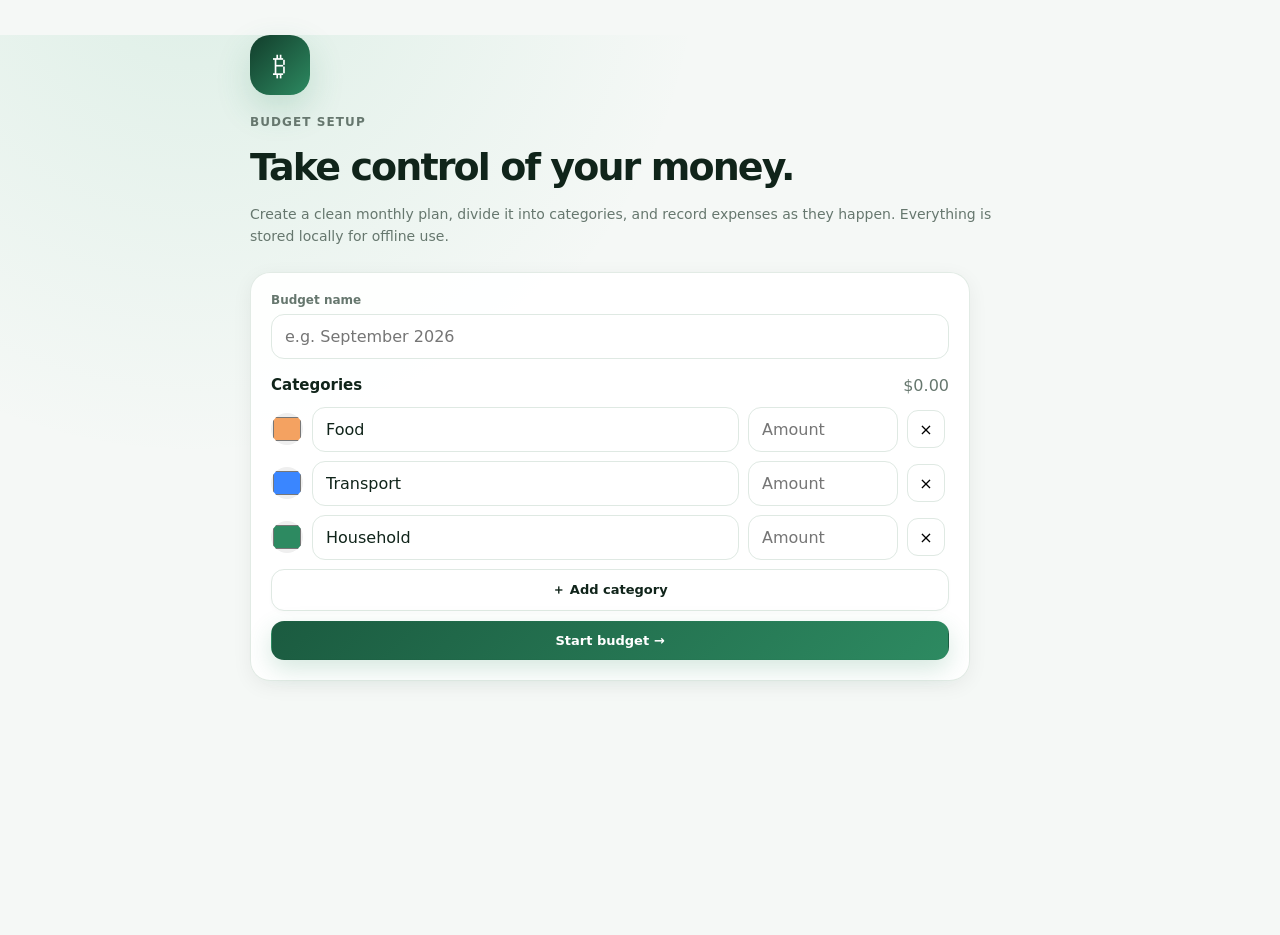
==== category.html @ 58225315 "Add files via upload" ====
<!doctype html>
<html lang="en"><head>
<meta charset="utf-8"><meta name="viewport" content="width=device-width,initial-scale=1,viewport-fit=cover">
<title>Category · Money Manager</title>
<meta name="theme-color" content="#0d2a1e"><meta name="apple-mobile-web-app-capable" content="yes">
<link rel="manifest" href="manifest.webmanifest"><link rel="stylesheet" href="styles.css">
</head><body data-page="category"><main class="main"></main><div id="toast" class="toast" hidden></div><script src="app.js"></script></body></html>
---- styles.css ----
:root{
  --green-950:#071b13;--green-900:#0d2a1e;--green-800:#123d2b;--green-700:#1b5b40;
  --green:#2d8a61;--green-500:#3fb27d;--mint:#dff6e9;
  --bg:#f5f8f6;--surface:#fff;--surface-2:#f0f5f2;--line:#dfe9e3;
  --text:#10241a;--muted:#66776e;--muted-2:#8b9992;--danger:#d64550;--warning:#d97a42;
  --shadow:0 14px 45px rgba(15,42,29,.08);--shadow-sm:0 5px 20px rgba(15,42,29,.06);
  --radius:20px;
}
*{box-sizing:border-box}
html{background:var(--bg);scroll-behavior:smooth}
body{margin:0;font-family:Inter,ui-sans-serif,system-ui,-apple-system,BlinkMacSystemFont,"Segoe UI",sans-serif;color:var(--text);background:
radial-gradient(circle at 15% -10%,rgba(63,178,125,.13),transparent 32rem),var(--bg);min-height:100vh}
button,input{font:inherit}button{cursor:pointer}button:active{transform:translateY(1px)}
a{text-decoration:none;color:inherit}
.app{max-width:1180px;margin:auto;min-height:100vh;padding:22px}
.shell{display:grid;grid-template-columns:240px minmax(0,1fr);gap:22px}
.sidebar{position:sticky;top:22px;height:calc(100vh - 44px);background:linear-gradient(180deg,var(--green-950),var(--green-900));border-radius:28px;padding:22px 14px;color:#fff;display:flex;flex-direction:column;box-shadow:0 24px 70px rgba(7,27,19,.2)}
.brand{display:flex;align-items:center;gap:11px;padding:4px 9px 25px;font-weight:800;font-size:19px}
.brand-mark{width:38px;height:38px;border-radius:13px;display:grid;place-items:center;background:linear-gradient(135deg,#5bd59a,#237b56);box-shadow:0 8px 25px rgba(63,178,125,.25)}
.nav{display:flex;flex-direction:column;gap:6px}
.nav a{padding:12px 13px;border-radius:13px;color:#bcd0c5;font-size:14px;font-weight:650;display:flex;align-items:center;gap:10px}
.nav a:hover,.nav a.active{background:rgba(255,255,255,.1);color:#fff}
.sidebar-bottom{margin-top:auto;padding:12px 8px;color:#90aa9b;font-size:11px;line-height:1.5}
.main{min-width:0}.topbar{display:flex;justify-content:space-between;align-items:center;margin:4px 0 22px}
.eyebrow{font-size:12px;color:var(--muted);font-weight:700;text-transform:uppercase;letter-spacing:.09em}
.page-title{font-size:30px;letter-spacing:-.04em;margin:4px 0 0}.page-subtitle{color:var(--muted);font-size:14px;margin-top:5px}
.actions{display:flex;gap:9px;align-items:center}
.btn{border:1px solid var(--line);background:#fff;color:var(--text);padding:11px 15px;border-radius:13px;font-weight:700;font-size:13px;box-shadow:0 2px 5px rgba(0,0,0,.02)}
.btn:hover{border-color:#bfd3c7;background:#fbfdfc}.btn-primary{border-color:transparent;background:linear-gradient(135deg,var(--green-700),var(--green));color:#fff;box-shadow:0 9px 24px rgba(45,138,97,.2)}
.btn-danger{color:var(--danger);background:#fff7f7;border-color:#f0d7d9}
.grid{display:grid;gap:16px}.grid-3{grid-template-columns:repeat(3,1fr)}.grid-2{grid-template-columns:repeat(2,1fr)}
.card{background:rgba(255,255,255,.92);border:1px solid rgba(223,233,227,.9);border-radius:var(--radius);box-shadow:var(--shadow-sm);padding:20px}
.stat-label{font-size:12px;color:var(--muted);font-weight:650}.stat-value{font-size:26px;font-weight:800;letter-spacing:-.03em;margin-top:7px}.stat-note{font-size:11px;color:var(--muted-2);margin-top:5px}
.hero{border-radius:24px;padding:25px;background:linear-gradient(135deg,var(--green-950),#185b40);color:#fff;position:relative;overflow:hidden;box-shadow:0 18px 50px rgba(7,27,19,.16)}
.hero:after{content:"";position:absolute;width:220px;height:220px;border-radius:50%;right:-70px;top:-100px;background:rgba(104,224,158,.13)}
.hero-row{display:flex;justify-content:space-between;gap:20px;position:relative;z-index:1}.hero h2{margin:5px 0 7px;font-size:25px;letter-spacing:-.03em}.hero p{margin:0;color:#c3ded0;font-size:13px}
.hero-amount{font-size:31px;font-weight:850;white-space:nowrap}.progress{height:8px;background:rgba(255,255,255,.13);border-radius:99px;overflow:hidden;margin-top:22px}.progress>i{display:block;height:100%;border-radius:inherit;background:#68df9f}
.section-head{display:flex;justify-content:space-between;align-items:center;margin:26px 0 12px}.section-title{font-size:15px;font-weight:800}.muted{color:var(--muted)}
.category-list{display:grid;grid-template-columns:repeat(2,1fr);gap:13px}
.category{padding:17px;border-radius:18px;background:#fff;border:1px solid var(--line);box-shadow:var(--shadow-sm);cursor:pointer;transition:.18s}
.category:hover{transform:translateY(-2px);box-shadow:var(--shadow)}
.cat-head{display:flex;justify-content:space-between;gap:10px}.cat-name{font-weight:800;font-size:14px}.dot{width:10px;height:10px;border-radius:50%;display:inline-block;margin-right:7px}.cat-amounts{display:flex;justify-content:space-between;margin-top:16px;font-size:12px}.cat-left{font-weight:800}.bar{height:6px;background:#edf2ef;border-radius:99px;margin-top:9px;overflow:hidden}.bar i{height:100%;display:block;border-radius:inherit}
.empty{padding:35px;text-align:center;border:1px dashed #cbd9d1;border-radius:18px;color:var(--muted);background:#fbfdfc}
.table{width:100%;border-collapse:collapse}.table th,.table td{text-align:left;padding:13px 10px;border-bottom:1px solid #edf2ef;font-size:13px}.table th{color:var(--muted);font-size:11px;text-transform:uppercase;letter-spacing:.06em}
.form{max-width:720px}.field{margin-bottom:17px}.label{display:block;font-size:12px;font-weight:750;color:var(--muted);margin-bottom:7px}.input{width:100%;padding:12px 13px;border:1px solid var(--line);border-radius:13px;background:#fff;color:var(--text);outline:none}.input:focus{border-color:var(--green);box-shadow:0 0 0 4px rgba(63,178,125,.1)}
.row{display:flex;gap:10px}.row>*{flex:1}.category-row{display:grid;grid-template-columns:32px 1fr 150px 42px;gap:9px;align-items:center;margin-bottom:9px}.color-input{width:32px;height:32px;padding:0;border:0;border-radius:50%;overflow:hidden}.icon-btn{width:38px;height:38px;border:1px solid var(--line);border-radius:11px;background:#fff}.color-palette{display:flex;gap:9px;flex-wrap:wrap}.swatch{width:30px;height:30px;border-radius:50%;border:3px solid #fff;box-shadow:0 0 0 1px var(--line);cursor:pointer}.swatch.selected{box-shadow:0 0 0 2px var(--text),0 0 0 4px #fff}
.modal-backdrop{position:fixed;inset:0;background:rgba(7,27,19,.45);backdrop-filter:blur(5px);display:grid;place-items:center;padding:18px;z-index:20}.modal{background:#fff;width:min(500px,100%);border-radius:24px;padding:22px;box-shadow:0 30px 90px rgba(0,0,0,.2)}.modal-head{display:flex;justify-content:space-between;align-items:center;margin-bottom:16px}.modal h3{margin:0;font-size:18px}.modal-actions{display:flex;gap:9px;margin-top:18px}.modal-actions .btn{flex:1}
.toast{position:fixed;left:50%;bottom:25px;transform:translateX(-50%);background:var(--text);color:#fff;padding:11px 17px;border-radius:99px;font-size:13px;font-weight:650;z-index:50;box-shadow:0 12px 35px rgba(0,0,0,.2)}
.setup-wrap{max-width:780px;margin:35px auto}.setup-logo{display:grid;place-items:center;width:60px;height:60px;border-radius:20px;background:linear-gradient(135deg,var(--green-800),var(--green));color:#fff;font-size:27px;box-shadow:0 14px 35px rgba(45,138,97,.2)}
.setup-title{font-size:38px;letter-spacing:-.05em;margin:16px 0 7px}.setup-copy{color:var(--muted);font-size:14px;line-height:1.6;margin-bottom:24px}
.history-item{display:flex;justify-content:space-between;gap:20px;align-items:center}.history-title{font-weight:800}.chips{display:flex;gap:6px;flex-wrap:wrap;margin-top:10px}.chip{padding:5px 9px;border-radius:99px;font-size:10px;font-weight:750}
@media(max-width:850px){.app{padding:14px}.shell{display:block}.sidebar{position:relative;top:auto;height:auto;border-radius:20px;margin-bottom:15px;padding:12px}.brand{padding:4px 8px 10px}.nav{flex-direction:row;overflow:auto}.nav a{white-space:nowrap}.sidebar-bottom{display:none}.grid-3{grid-template-columns:1fr}.page-title{font-size:25px}}
@media(max-width:600px){.category-list,.grid-2{grid-template-columns:1fr}.hero-row{display:block}.hero-amount{margin-top:16px}.category-row{grid-template-columns:30px 1fr 105px 38px}.topbar{align-items:flex-start}.actions .optional{display:none}.setup-wrap{margin:20px auto}.setup-title{font-size:31px}}
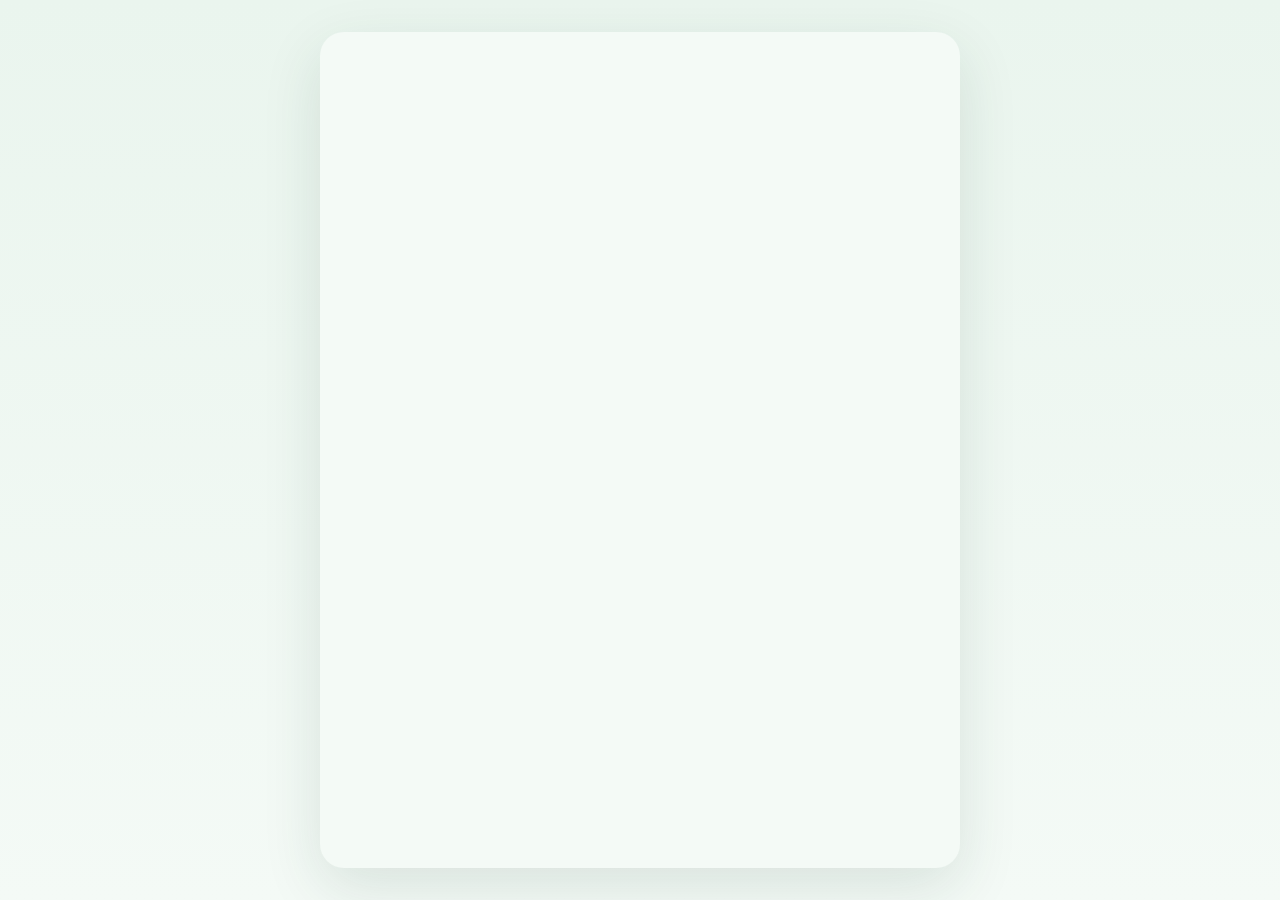
==== commit 0780bab0: "Add files via upload" ====
--- a/category.html
+++ b/category.html
@@ -1,7 +1 @@
-<!doctype html>
-<html lang="en"><head>
-<meta charset="utf-8"><meta name="viewport" content="width=device-width,initial-scale=1,viewport-fit=cover">
-<title>Category · Money Manager</title>
-<meta name="theme-color" content="#0d2a1e"><meta name="apple-mobile-web-app-capable" content="yes">
-<link rel="manifest" href="manifest.webmanifest"><link rel="stylesheet" href="styles.css">
-</head><body data-page="category"><main class="main"></main><div id="toast" class="toast" hidden></div><script src="app.js"></script></body></html>+<!doctype html><html lang="en"><head><meta charset="utf-8"><meta name="viewport" content="width=device-width,initial-scale=1,viewport-fit=cover"><title>Money Manager</title><meta name="theme-color" content="#1B4332"><link rel="manifest" href="manifest.webmanifest"><link rel="icon" href="icon-192.png"><link rel="apple-touch-icon" href="icon-192.png"><link rel="stylesheet" href="styles.css"></head><body data-page="category"><div id="app"></div><script src="app.js"></script></body></html>
--- a/styles.css
+++ b/styles.css
@@ -1,54 +1,2 @@
-
-:root{
-  --green-950:#071b13;--green-900:#0d2a1e;--green-800:#123d2b;--green-700:#1b5b40;
-  --green:#2d8a61;--green-500:#3fb27d;--mint:#dff6e9;
-  --bg:#f5f8f6;--surface:#fff;--surface-2:#f0f5f2;--line:#dfe9e3;
-  --text:#10241a;--muted:#66776e;--muted-2:#8b9992;--danger:#d64550;--warning:#d97a42;
-  --shadow:0 14px 45px rgba(15,42,29,.08);--shadow-sm:0 5px 20px rgba(15,42,29,.06);
-  --radius:20px;
-}
-*{box-sizing:border-box}
-html{background:var(--bg);scroll-behavior:smooth}
-body{margin:0;font-family:Inter,ui-sans-serif,system-ui,-apple-system,BlinkMacSystemFont,"Segoe UI",sans-serif;color:var(--text);background:
-radial-gradient(circle at 15% -10%,rgba(63,178,125,.13),transparent 32rem),var(--bg);min-height:100vh}
-button,input{font:inherit}button{cursor:pointer}button:active{transform:translateY(1px)}
-a{text-decoration:none;color:inherit}
-.app{max-width:1180px;margin:auto;min-height:100vh;padding:22px}
-.shell{display:grid;grid-template-columns:240px minmax(0,1fr);gap:22px}
-.sidebar{position:sticky;top:22px;height:calc(100vh - 44px);background:linear-gradient(180deg,var(--green-950),var(--green-900));border-radius:28px;padding:22px 14px;color:#fff;display:flex;flex-direction:column;box-shadow:0 24px 70px rgba(7,27,19,.2)}
-.brand{display:flex;align-items:center;gap:11px;padding:4px 9px 25px;font-weight:800;font-size:19px}
-.brand-mark{width:38px;height:38px;border-radius:13px;display:grid;place-items:center;background:linear-gradient(135deg,#5bd59a,#237b56);box-shadow:0 8px 25px rgba(63,178,125,.25)}
-.nav{display:flex;flex-direction:column;gap:6px}
-.nav a{padding:12px 13px;border-radius:13px;color:#bcd0c5;font-size:14px;font-weight:650;display:flex;align-items:center;gap:10px}
-.nav a:hover,.nav a.active{background:rgba(255,255,255,.1);color:#fff}
-.sidebar-bottom{margin-top:auto;padding:12px 8px;color:#90aa9b;font-size:11px;line-height:1.5}
-.main{min-width:0}.topbar{display:flex;justify-content:space-between;align-items:center;margin:4px 0 22px}
-.eyebrow{font-size:12px;color:var(--muted);font-weight:700;text-transform:uppercase;letter-spacing:.09em}
-.page-title{font-size:30px;letter-spacing:-.04em;margin:4px 0 0}.page-subtitle{color:var(--muted);font-size:14px;margin-top:5px}
-.actions{display:flex;gap:9px;align-items:center}
-.btn{border:1px solid var(--line);background:#fff;color:var(--text);padding:11px 15px;border-radius:13px;font-weight:700;font-size:13px;box-shadow:0 2px 5px rgba(0,0,0,.02)}
-.btn:hover{border-color:#bfd3c7;background:#fbfdfc}.btn-primary{border-color:transparent;background:linear-gradient(135deg,var(--green-700),var(--green));color:#fff;box-shadow:0 9px 24px rgba(45,138,97,.2)}
-.btn-danger{color:var(--danger);background:#fff7f7;border-color:#f0d7d9}
-.grid{display:grid;gap:16px}.grid-3{grid-template-columns:repeat(3,1fr)}.grid-2{grid-template-columns:repeat(2,1fr)}
-.card{background:rgba(255,255,255,.92);border:1px solid rgba(223,233,227,.9);border-radius:var(--radius);box-shadow:var(--shadow-sm);padding:20px}
-.stat-label{font-size:12px;color:var(--muted);font-weight:650}.stat-value{font-size:26px;font-weight:800;letter-spacing:-.03em;margin-top:7px}.stat-note{font-size:11px;color:var(--muted-2);margin-top:5px}
-.hero{border-radius:24px;padding:25px;background:linear-gradient(135deg,var(--green-950),#185b40);color:#fff;position:relative;overflow:hidden;box-shadow:0 18px 50px rgba(7,27,19,.16)}
-.hero:after{content:"";position:absolute;width:220px;height:220px;border-radius:50%;right:-70px;top:-100px;background:rgba(104,224,158,.13)}
-.hero-row{display:flex;justify-content:space-between;gap:20px;position:relative;z-index:1}.hero h2{margin:5px 0 7px;font-size:25px;letter-spacing:-.03em}.hero p{margin:0;color:#c3ded0;font-size:13px}
-.hero-amount{font-size:31px;font-weight:850;white-space:nowrap}.progress{height:8px;background:rgba(255,255,255,.13);border-radius:99px;overflow:hidden;margin-top:22px}.progress>i{display:block;height:100%;border-radius:inherit;background:#68df9f}
-.section-head{display:flex;justify-content:space-between;align-items:center;margin:26px 0 12px}.section-title{font-size:15px;font-weight:800}.muted{color:var(--muted)}
-.category-list{display:grid;grid-template-columns:repeat(2,1fr);gap:13px}
-.category{padding:17px;border-radius:18px;background:#fff;border:1px solid var(--line);box-shadow:var(--shadow-sm);cursor:pointer;transition:.18s}
-.category:hover{transform:translateY(-2px);box-shadow:var(--shadow)}
-.cat-head{display:flex;justify-content:space-between;gap:10px}.cat-name{font-weight:800;font-size:14px}.dot{width:10px;height:10px;border-radius:50%;display:inline-block;margin-right:7px}.cat-amounts{display:flex;justify-content:space-between;margin-top:16px;font-size:12px}.cat-left{font-weight:800}.bar{height:6px;background:#edf2ef;border-radius:99px;margin-top:9px;overflow:hidden}.bar i{height:100%;display:block;border-radius:inherit}
-.empty{padding:35px;text-align:center;border:1px dashed #cbd9d1;border-radius:18px;color:var(--muted);background:#fbfdfc}
-.table{width:100%;border-collapse:collapse}.table th,.table td{text-align:left;padding:13px 10px;border-bottom:1px solid #edf2ef;font-size:13px}.table th{color:var(--muted);font-size:11px;text-transform:uppercase;letter-spacing:.06em}
-.form{max-width:720px}.field{margin-bottom:17px}.label{display:block;font-size:12px;font-weight:750;color:var(--muted);margin-bottom:7px}.input{width:100%;padding:12px 13px;border:1px solid var(--line);border-radius:13px;background:#fff;color:var(--text);outline:none}.input:focus{border-color:var(--green);box-shadow:0 0 0 4px rgba(63,178,125,.1)}
-.row{display:flex;gap:10px}.row>*{flex:1}.category-row{display:grid;grid-template-columns:32px 1fr 150px 42px;gap:9px;align-items:center;margin-bottom:9px}.color-input{width:32px;height:32px;padding:0;border:0;border-radius:50%;overflow:hidden}.icon-btn{width:38px;height:38px;border:1px solid var(--line);border-radius:11px;background:#fff}.color-palette{display:flex;gap:9px;flex-wrap:wrap}.swatch{width:30px;height:30px;border-radius:50%;border:3px solid #fff;box-shadow:0 0 0 1px var(--line);cursor:pointer}.swatch.selected{box-shadow:0 0 0 2px var(--text),0 0 0 4px #fff}
-.modal-backdrop{position:fixed;inset:0;background:rgba(7,27,19,.45);backdrop-filter:blur(5px);display:grid;place-items:center;padding:18px;z-index:20}.modal{background:#fff;width:min(500px,100%);border-radius:24px;padding:22px;box-shadow:0 30px 90px rgba(0,0,0,.2)}.modal-head{display:flex;justify-content:space-between;align-items:center;margin-bottom:16px}.modal h3{margin:0;font-size:18px}.modal-actions{display:flex;gap:9px;margin-top:18px}.modal-actions .btn{flex:1}
-.toast{position:fixed;left:50%;bottom:25px;transform:translateX(-50%);background:var(--text);color:#fff;padding:11px 17px;border-radius:99px;font-size:13px;font-weight:650;z-index:50;box-shadow:0 12px 35px rgba(0,0,0,.2)}
-.setup-wrap{max-width:780px;margin:35px auto}.setup-logo{display:grid;place-items:center;width:60px;height:60px;border-radius:20px;background:linear-gradient(135deg,var(--green-800),var(--green));color:#fff;font-size:27px;box-shadow:0 14px 35px rgba(45,138,97,.2)}
-.setup-title{font-size:38px;letter-spacing:-.05em;margin:16px 0 7px}.setup-copy{color:var(--muted);font-size:14px;line-height:1.6;margin-bottom:24px}
-.history-item{display:flex;justify-content:space-between;gap:20px;align-items:center}.history-title{font-weight:800}.chips{display:flex;gap:6px;flex-wrap:wrap;margin-top:10px}.chip{padding:5px 9px;border-radius:99px;font-size:10px;font-weight:750}
-@media(max-width:850px){.app{padding:14px}.shell{display:block}.sidebar{position:relative;top:auto;height:auto;border-radius:20px;margin-bottom:15px;padding:12px}.brand{padding:4px 8px 10px}.nav{flex-direction:row;overflow:auto}.nav a{white-space:nowrap}.sidebar-bottom{display:none}.grid-3{grid-template-columns:1fr}.page-title{font-size:25px}}
-@media(max-width:600px){.category-list,.grid-2{grid-template-columns:1fr}.hero-row{display:block}.hero-amount{margin-top:16px}.category-row{grid-template-columns:30px 1fr 105px 38px}.topbar{align-items:flex-start}.actions .optional{display:none}.setup-wrap{margin:20px auto}.setup-title{font-size:31px}}
+:root{--green-deep:#1B4332;--green:#2D6A4F;--green-mid:#40916C;--bg:#F4FAF6;--card:#fff;--border:#DCEAE2;--text:#14251C;--muted:#5B6B62;--muted2:#7A8A81;--red:#E63946;--orange:#E76F51}
+*{box-sizing:border-box}html{background:var(--bg)}body{margin:0;font-family:'Segoe UI',system-ui,-apple-system,sans-serif;background:var(--bg);color:var(--text)}#app{max-width:480px;margin:0 auto;min-height:100vh;position:relative;padding-bottom:24px}@keyframes fadeIn{from{opacity:0;transform:translateY(4px)}to{opacity:1;transform:translateY(0)}}.fade{animation:fadeIn .25s ease}@media(min-width:700px){body{background:linear-gradient(180deg,#EAF5EE,#F4FAF6);display:flex;justify-content:center;padding:32px 16px;min-height:100vh}#app{max-width:560px;width:100%;min-height:auto;background:var(--bg);border-radius:24px;box-shadow:0 20px 60px rgba(27,67,50,.12);overflow:hidden;margin:0}.header,.setup-hero{border-radius:0}}@media(min-width:1000px){#app{max-width:640px}.type-list{display:grid;grid-template-columns:1fr 1fr;gap:10px}.type-card{cursor:pointer}}#app{padding-left:env(safe-area-inset-left);padding-right:env(safe-area-inset-right);padding-bottom:calc(24px + env(safe-area-inset-bottom))}button{font-family:inherit;cursor:pointer}button:active{transform:scale(.97)}input{font-family:inherit}.header{background:linear-gradient(135deg,var(--green-deep),var(--green));padding:calc(20px + env(safe-area-inset-top)) 16px 20px;display:flex;justify-content:space-between;align-items:center;border-radius:0 0 18px 18px}.header-title{font-size:20px;font-weight:700;color:#fff}.header-sub{font-size:12px;color:#DFF3E7}.icon-btn-light{width:32px;height:32px;border-radius:9px;border:none;background:rgba(255,255,255,.18);display:flex;align-items:center;justify-content:center}.setup-hero{background:linear-gradient(135deg,var(--green-deep),var(--green));padding:calc(32px + env(safe-area-inset-top)) 20px 32px;display:flex;flex-direction:column;align-items:center;text-align:center;border-radius:0 0 18px 18px}.section{padding:18px 16px 4px}.label{font-size:12px;font-weight:600;color:var(--muted);display:block;margin:4px 0 6px}.input{width:100%;padding:11px 12px;border-radius:10px;border:1.5px solid var(--border);font-size:14.5px;margin-bottom:14px;background:#fff;color:var(--text);outline:none}.row-input{flex:1;min-width:0;padding:9px 10px;border-radius:8px;border:1.5px solid var(--border);font-size:13.5px;background:#fff;color:var(--text);outline:none}.type-row{display:flex;align-items:center;gap:6px;margin-bottom:10px}.type-row .color-dot{flex-shrink:0}.type-row .row-input[type=number]{flex:0 1 64px}.color-dot{width:26px;height:26px;border-radius:50%;border:none;cursor:pointer;flex-shrink:0}.add-row-btn{display:flex;align-items:center;gap:6px;justify-content:center;width:100%;padding:10px;border-radius:10px;border:1.5px dashed #B7CFC1;background:transparent;color:var(--green);font-weight:600;font-size:13.5px;margin-top:4px;margin-bottom:8px}.primary-btn{display:flex;align-items:center;justify-content:center;gap:8px;width:100%;padding:13px;border-radius:12px;border:none;background:var(--green);color:#fff;font-weight:700;font-size:14.5px;margin-top:6px}.primary-btn:disabled{opacity:.5;cursor:default}.secondary-btn{padding:13px;border-radius:12px;border:1.5px solid var(--border);background:#fff;color:var(--muted);font-weight:600;font-size:14.5px}.summary-card{margin:14px 16px 0;background:var(--card);border-radius:16px;padding:16px 14px;box-shadow:0 4px 16px rgba(27,67,50,.07)}.summary-row{display:flex;align-items:center}.summary-stat{flex:1;text-align:center}.summary-stat .lbl{font-size:11.5px;color:var(--muted2);margin-bottom:3px}.summary-stat .val{font-size:17px;font-weight:700;font-variant-numeric:tabular-nums}.divider{width:1px;background:#EAF2ED;align-self:stretch;margin:0 6px}.progress-track{height:7px;background:#EAF2ED;border-radius:6px;margin-top:14px;overflow:hidden}.progress-fill{height:100%;border-radius:6px;transition:width .3s ease}.progress-track-sm{height:5px;background:#EEF3F0;border-radius:4px;margin-top:8px;overflow:hidden}.progress-fill-sm{height:100%;border-radius:4px;transition:width .3s ease}.cats-header{padding:18px 16px 8px;display:flex;justify-content:space-between;align-items:center}.cats-title{font-weight:700;color:var(--text);font-size:15px}.small-ghost-btn{display:flex;align-items:center;gap:4px;padding:6px 10px;border-radius:8px;border:1.5px solid var(--border);background:#fff;color:var(--green);font-weight:600;font-size:12.5px}.type-list{padding:0 16px;display:flex;flex-direction:column;gap:10px;padding-bottom:8px}.type-card{display:flex;background:var(--card);border-radius:14px;overflow:hidden;box-shadow:0 2px 10px rgba(27,67,50,.05);cursor:pointer}.type-stripe{width:6px}.type-body{flex:1;padding:12px 12px 12px 14px}.type-top{display:flex;justify-content:space-between;align-items:center}.type-name{font-weight:600;color:var(--text);font-size:14.5px}.type-actions{display:flex;align-items:center;gap:6px}.icon-btn-sm{width:26px;height:26px;border-radius:8px;border:none;display:flex;align-items:center;justify-content:center}.type-nums{display:flex;justify-content:space-between;margin-top:6px;font-size:12.5px}.empty-box{padding:22px 14px;text-align:center;color:#8FA095;font-size:13px;background:#fff;border-radius:12px;border:1.5px dashed var(--border)}.end-btn{display:flex;align-items:center;justify-content:center;gap:8px;width:100%;padding:13px;border-radius:12px;border:1.5px solid var(--orange);background:#fff;color:var(--orange);font-weight:700;font-size:14px}.danger-ghost-btn{display:flex;align-items:center;justify-content:center;gap:6px;width:100%;padding:10px;border-radius:10px;border:none;background:transparent;color:#C1483A;font-weight:600;font-size:13px}.expense-row{display:flex;justify-content:space-between;align-items:center;background:#fff;padding:11px 12px;border-radius:12px;box-shadow:0 2px 8px rgba(27,67,50,.04)}.icon-btn-ghost{width:30px;height:30px;flex-shrink:0;border-radius:8px;border:none;background:transparent;display:flex;align-items:center;justify-content:center}.history-card{background:#fff;border-radius:14px;padding:14px;box-shadow:0 2px 10px rgba(27,67,50,.05)}.tag{font-size:11px;font-weight:600;padding:3px 8px;border-radius:100px}.mini-stats{display:flex;gap:14px;margin-top:10px}.mini-stat .lbl{font-size:10.5px;color:var(--muted2)}.mini-stat .val{font-size:13.5px;font-weight:700}.modal-overlay{position:fixed;inset:0;background:rgba(20,37,28,.35);display:flex;align-items:flex-end;justify-content:center;z-index:50;padding:0}.modal-sheet{background:#fff;border-radius:20px 20px 0 0;padding:20px 18px calc(26px + env(safe-area-inset-bottom));width:100%;max-width:480px;max-height:90vh;overflow-y:auto}@media(min-width:700px){.modal-overlay{align-items:center;padding:20px}.modal-sheet{border-radius:20px;max-width:420px;padding:22px 22px 26px}}.modal-header{display:flex;justify-content:space-between;align-items:center;gap:10px;margin-bottom:14px}.modal-title{font-weight:700;font-size:16px;color:var(--text);min-width:0;overflow:hidden;text-overflow:ellipsis;white-space:nowrap}.color-picker{display:flex;flex-wrap:wrap;gap:10px;margin:6px 0 18px}.swatch{width:30px;height:30px;border-radius:50%;border:3px solid transparent;cursor:pointer}.swatch.selected{border-color:var(--text);box-shadow:0 0 0 2px #fff inset}.custom-color-wrap{width:30px;height:30px;border-radius:50%;display:flex;align-items:center;justify-content:center;overflow:hidden;border:3px solid #fff;box-shadow:0 0 0 1.5px var(--border);cursor:pointer}.toast{position:fixed;bottom:20px;left:50%;transform:translateX(-50%);background:var(--text);color:#fff;padding:9px 18px;border-radius:100px;font-size:13px;z-index:100}.loading-wrap{display:flex;align-items:center;justify-content:center;height:60vh}.spinner{width:28px;height:28px;border:3px solid #DCEAE2;border-top-color:var(--green);border-radius:50%;animation:spin .8s linear infinite}@keyframes spin{to{transform:rotate(360deg)}}
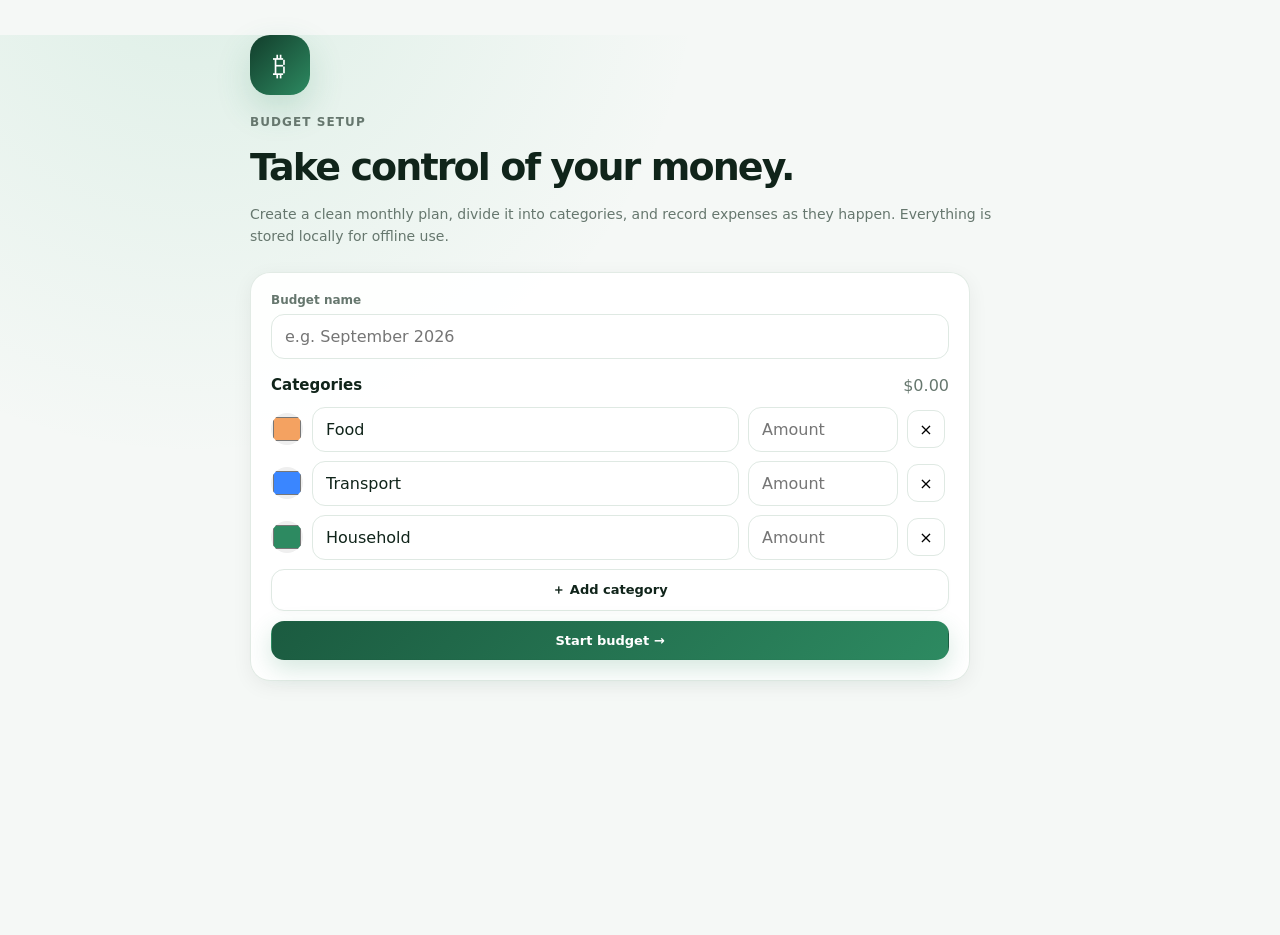
==== commit affe09e6: "Add files via upload" ====
--- a/category.html
+++ b/category.html
@@ -1 +1,7 @@
-<!doctype html><html lang="en"><head><meta charset="utf-8"><meta name="viewport" content="width=device-width,initial-scale=1,viewport-fit=cover"><title>Money Manager</title><meta name="theme-color" content="#1B4332"><link rel="manifest" href="manifest.webmanifest"><link rel="icon" href="icon-192.png"><link rel="apple-touch-icon" href="icon-192.png"><link rel="stylesheet" href="styles.css"></head><body data-page="category"><div id="app"></div><script src="app.js"></script></body></html>
+<!doctype html>
+<html lang="en"><head>
+<meta charset="utf-8"><meta name="viewport" content="width=device-width,initial-scale=1,viewport-fit=cover">
+<title>Category · Money Manager</title>
+<meta name="theme-color" content="#0d2a1e"><meta name="apple-mobile-web-app-capable" content="yes">
+<link rel="manifest" href="manifest.webmanifest"><link rel="stylesheet" href="styles.css">
+</head><body data-page="category"><main class="main"></main><div id="toast" class="toast" hidden></div><script src="app.js"></script></body></html>
--- a/styles.css
+++ b/styles.css
@@ -1,2 +1,54 @@
-:root{--green-deep:#1B4332;--green:#2D6A4F;--green-mid:#40916C;--bg:#F4FAF6;--card:#fff;--border:#DCEAE2;--text:#14251C;--muted:#5B6B62;--muted2:#7A8A81;--red:#E63946;--orange:#E76F51}
-*{box-sizing:border-box}html{background:var(--bg)}body{margin:0;font-family:'Segoe UI',system-ui,-apple-system,sans-serif;background:var(--bg);color:var(--text)}#app{max-width:480px;margin:0 auto;min-height:100vh;position:relative;padding-bottom:24px}@keyframes fadeIn{from{opacity:0;transform:translateY(4px)}to{opacity:1;transform:translateY(0)}}.fade{animation:fadeIn .25s ease}@media(min-width:700px){body{background:linear-gradient(180deg,#EAF5EE,#F4FAF6);display:flex;justify-content:center;padding:32px 16px;min-height:100vh}#app{max-width:560px;width:100%;min-height:auto;background:var(--bg);border-radius:24px;box-shadow:0 20px 60px rgba(27,67,50,.12);overflow:hidden;margin:0}.header,.setup-hero{border-radius:0}}@media(min-width:1000px){#app{max-width:640px}.type-list{display:grid;grid-template-columns:1fr 1fr;gap:10px}.type-card{cursor:pointer}}#app{padding-left:env(safe-area-inset-left);padding-right:env(safe-area-inset-right);padding-bottom:calc(24px + env(safe-area-inset-bottom))}button{font-family:inherit;cursor:pointer}button:active{transform:scale(.97)}input{font-family:inherit}.header{background:linear-gradient(135deg,var(--green-deep),var(--green));padding:calc(20px + env(safe-area-inset-top)) 16px 20px;display:flex;justify-content:space-between;align-items:center;border-radius:0 0 18px 18px}.header-title{font-size:20px;font-weight:700;color:#fff}.header-sub{font-size:12px;color:#DFF3E7}.icon-btn-light{width:32px;height:32px;border-radius:9px;border:none;background:rgba(255,255,255,.18);display:flex;align-items:center;justify-content:center}.setup-hero{background:linear-gradient(135deg,var(--green-deep),var(--green));padding:calc(32px + env(safe-area-inset-top)) 20px 32px;display:flex;flex-direction:column;align-items:center;text-align:center;border-radius:0 0 18px 18px}.section{padding:18px 16px 4px}.label{font-size:12px;font-weight:600;color:var(--muted);display:block;margin:4px 0 6px}.input{width:100%;padding:11px 12px;border-radius:10px;border:1.5px solid var(--border);font-size:14.5px;margin-bottom:14px;background:#fff;color:var(--text);outline:none}.row-input{flex:1;min-width:0;padding:9px 10px;border-radius:8px;border:1.5px solid var(--border);font-size:13.5px;background:#fff;color:var(--text);outline:none}.type-row{display:flex;align-items:center;gap:6px;margin-bottom:10px}.type-row .color-dot{flex-shrink:0}.type-row .row-input[type=number]{flex:0 1 64px}.color-dot{width:26px;height:26px;border-radius:50%;border:none;cursor:pointer;flex-shrink:0}.add-row-btn{display:flex;align-items:center;gap:6px;justify-content:center;width:100%;padding:10px;border-radius:10px;border:1.5px dashed #B7CFC1;background:transparent;color:var(--green);font-weight:600;font-size:13.5px;margin-top:4px;margin-bottom:8px}.primary-btn{display:flex;align-items:center;justify-content:center;gap:8px;width:100%;padding:13px;border-radius:12px;border:none;background:var(--green);color:#fff;font-weight:700;font-size:14.5px;margin-top:6px}.primary-btn:disabled{opacity:.5;cursor:default}.secondary-btn{padding:13px;border-radius:12px;border:1.5px solid var(--border);background:#fff;color:var(--muted);font-weight:600;font-size:14.5px}.summary-card{margin:14px 16px 0;background:var(--card);border-radius:16px;padding:16px 14px;box-shadow:0 4px 16px rgba(27,67,50,.07)}.summary-row{display:flex;align-items:center}.summary-stat{flex:1;text-align:center}.summary-stat .lbl{font-size:11.5px;color:var(--muted2);margin-bottom:3px}.summary-stat .val{font-size:17px;font-weight:700;font-variant-numeric:tabular-nums}.divider{width:1px;background:#EAF2ED;align-self:stretch;margin:0 6px}.progress-track{height:7px;background:#EAF2ED;border-radius:6px;margin-top:14px;overflow:hidden}.progress-fill{height:100%;border-radius:6px;transition:width .3s ease}.progress-track-sm{height:5px;background:#EEF3F0;border-radius:4px;margin-top:8px;overflow:hidden}.progress-fill-sm{height:100%;border-radius:4px;transition:width .3s ease}.cats-header{padding:18px 16px 8px;display:flex;justify-content:space-between;align-items:center}.cats-title{font-weight:700;color:var(--text);font-size:15px}.small-ghost-btn{display:flex;align-items:center;gap:4px;padding:6px 10px;border-radius:8px;border:1.5px solid var(--border);background:#fff;color:var(--green);font-weight:600;font-size:12.5px}.type-list{padding:0 16px;display:flex;flex-direction:column;gap:10px;padding-bottom:8px}.type-card{display:flex;background:var(--card);border-radius:14px;overflow:hidden;box-shadow:0 2px 10px rgba(27,67,50,.05);cursor:pointer}.type-stripe{width:6px}.type-body{flex:1;padding:12px 12px 12px 14px}.type-top{display:flex;justify-content:space-between;align-items:center}.type-name{font-weight:600;color:var(--text);font-size:14.5px}.type-actions{display:flex;align-items:center;gap:6px}.icon-btn-sm{width:26px;height:26px;border-radius:8px;border:none;display:flex;align-items:center;justify-content:center}.type-nums{display:flex;justify-content:space-between;margin-top:6px;font-size:12.5px}.empty-box{padding:22px 14px;text-align:center;color:#8FA095;font-size:13px;background:#fff;border-radius:12px;border:1.5px dashed var(--border)}.end-btn{display:flex;align-items:center;justify-content:center;gap:8px;width:100%;padding:13px;border-radius:12px;border:1.5px solid var(--orange);background:#fff;color:var(--orange);font-weight:700;font-size:14px}.danger-ghost-btn{display:flex;align-items:center;justify-content:center;gap:6px;width:100%;padding:10px;border-radius:10px;border:none;background:transparent;color:#C1483A;font-weight:600;font-size:13px}.expense-row{display:flex;justify-content:space-between;align-items:center;background:#fff;padding:11px 12px;border-radius:12px;box-shadow:0 2px 8px rgba(27,67,50,.04)}.icon-btn-ghost{width:30px;height:30px;flex-shrink:0;border-radius:8px;border:none;background:transparent;display:flex;align-items:center;justify-content:center}.history-card{background:#fff;border-radius:14px;padding:14px;box-shadow:0 2px 10px rgba(27,67,50,.05)}.tag{font-size:11px;font-weight:600;padding:3px 8px;border-radius:100px}.mini-stats{display:flex;gap:14px;margin-top:10px}.mini-stat .lbl{font-size:10.5px;color:var(--muted2)}.mini-stat .val{font-size:13.5px;font-weight:700}.modal-overlay{position:fixed;inset:0;background:rgba(20,37,28,.35);display:flex;align-items:flex-end;justify-content:center;z-index:50;padding:0}.modal-sheet{background:#fff;border-radius:20px 20px 0 0;padding:20px 18px calc(26px + env(safe-area-inset-bottom));width:100%;max-width:480px;max-height:90vh;overflow-y:auto}@media(min-width:700px){.modal-overlay{align-items:center;padding:20px}.modal-sheet{border-radius:20px;max-width:420px;padding:22px 22px 26px}}.modal-header{display:flex;justify-content:space-between;align-items:center;gap:10px;margin-bottom:14px}.modal-title{font-weight:700;font-size:16px;color:var(--text);min-width:0;overflow:hidden;text-overflow:ellipsis;white-space:nowrap}.color-picker{display:flex;flex-wrap:wrap;gap:10px;margin:6px 0 18px}.swatch{width:30px;height:30px;border-radius:50%;border:3px solid transparent;cursor:pointer}.swatch.selected{border-color:var(--text);box-shadow:0 0 0 2px #fff inset}.custom-color-wrap{width:30px;height:30px;border-radius:50%;display:flex;align-items:center;justify-content:center;overflow:hidden;border:3px solid #fff;box-shadow:0 0 0 1.5px var(--border);cursor:pointer}.toast{position:fixed;bottom:20px;left:50%;transform:translateX(-50%);background:var(--text);color:#fff;padding:9px 18px;border-radius:100px;font-size:13px;z-index:100}.loading-wrap{display:flex;align-items:center;justify-content:center;height:60vh}.spinner{width:28px;height:28px;border:3px solid #DCEAE2;border-top-color:var(--green);border-radius:50%;animation:spin .8s linear infinite}@keyframes spin{to{transform:rotate(360deg)}}
+
+:root{
+  --green-950:#071b13;--green-900:#0d2a1e;--green-800:#123d2b;--green-700:#1b5b40;
+  --green:#2d8a61;--green-500:#3fb27d;--mint:#dff6e9;
+  --bg:#f5f8f6;--surface:#fff;--surface-2:#f0f5f2;--line:#dfe9e3;
+  --text:#10241a;--muted:#66776e;--muted-2:#8b9992;--danger:#d64550;--warning:#d97a42;
+  --shadow:0 14px 45px rgba(15,42,29,.08);--shadow-sm:0 5px 20px rgba(15,42,29,.06);
+  --radius:20px;
+}
+*{box-sizing:border-box}
+html{background:var(--bg);scroll-behavior:smooth}
+body{margin:0;font-family:Inter,ui-sans-serif,system-ui,-apple-system,BlinkMacSystemFont,"Segoe UI",sans-serif;color:var(--text);background:
+radial-gradient(circle at 15% -10%,rgba(63,178,125,.13),transparent 32rem),var(--bg);min-height:100vh}
+button,input{font:inherit}button{cursor:pointer}button:active{transform:translateY(1px)}
+a{text-decoration:none;color:inherit}
+.app{max-width:1180px;margin:auto;min-height:100vh;padding:22px}
+.shell{display:grid;grid-template-columns:240px minmax(0,1fr);gap:22px}
+.sidebar{position:sticky;top:22px;height:calc(100vh - 44px);background:linear-gradient(180deg,var(--green-950),var(--green-900));border-radius:28px;padding:22px 14px;color:#fff;display:flex;flex-direction:column;box-shadow:0 24px 70px rgba(7,27,19,.2)}
+.brand{display:flex;align-items:center;gap:11px;padding:4px 9px 25px;font-weight:800;font-size:19px}
+.brand-mark{width:38px;height:38px;border-radius:13px;display:grid;place-items:center;background:linear-gradient(135deg,#5bd59a,#237b56);box-shadow:0 8px 25px rgba(63,178,125,.25)}
+.nav{display:flex;flex-direction:column;gap:6px}
+.nav a{padding:12px 13px;border-radius:13px;color:#bcd0c5;font-size:14px;font-weight:650;display:flex;align-items:center;gap:10px}
+.nav a:hover,.nav a.active{background:rgba(255,255,255,.1);color:#fff}
+.sidebar-bottom{margin-top:auto;padding:12px 8px;color:#90aa9b;font-size:11px;line-height:1.5}
+.main{min-width:0}.topbar{display:flex;justify-content:space-between;align-items:center;margin:4px 0 22px}
+.eyebrow{font-size:12px;color:var(--muted);font-weight:700;text-transform:uppercase;letter-spacing:.09em}
+.page-title{font-size:30px;letter-spacing:-.04em;margin:4px 0 0}.page-subtitle{color:var(--muted);font-size:14px;margin-top:5px}
+.actions{display:flex;gap:9px;align-items:center}
+.btn{border:1px solid var(--line);background:#fff;color:var(--text);padding:11px 15px;border-radius:13px;font-weight:700;font-size:13px;box-shadow:0 2px 5px rgba(0,0,0,.02)}
+.btn:hover{border-color:#bfd3c7;background:#fbfdfc}.btn-primary{border-color:transparent;background:linear-gradient(135deg,var(--green-700),var(--green));color:#fff;box-shadow:0 9px 24px rgba(45,138,97,.2)}
+.btn-danger{color:var(--danger);background:#fff7f7;border-color:#f0d7d9}
+.grid{display:grid;gap:16px}.grid-3{grid-template-columns:repeat(3,1fr)}.grid-2{grid-template-columns:repeat(2,1fr)}
+.card{background:rgba(255,255,255,.92);border:1px solid rgba(223,233,227,.9);border-radius:var(--radius);box-shadow:var(--shadow-sm);padding:20px}
+.stat-label{font-size:12px;color:var(--muted);font-weight:650}.stat-value{font-size:26px;font-weight:800;letter-spacing:-.03em;margin-top:7px}.stat-note{font-size:11px;color:var(--muted-2);margin-top:5px}
+.hero{border-radius:24px;padding:25px;background:linear-gradient(135deg,var(--green-950),#185b40);color:#fff;position:relative;overflow:hidden;box-shadow:0 18px 50px rgba(7,27,19,.16)}
+.hero:after{content:"";position:absolute;width:220px;height:220px;border-radius:50%;right:-70px;top:-100px;background:rgba(104,224,158,.13)}
+.hero-row{display:flex;justify-content:space-between;gap:20px;position:relative;z-index:1}.hero h2{margin:5px 0 7px;font-size:25px;letter-spacing:-.03em}.hero p{margin:0;color:#c3ded0;font-size:13px}
+.hero-amount{font-size:31px;font-weight:850;white-space:nowrap}.progress{height:8px;background:rgba(255,255,255,.13);border-radius:99px;overflow:hidden;margin-top:22px}.progress>i{display:block;height:100%;border-radius:inherit;background:#68df9f}
+.section-head{display:flex;justify-content:space-between;align-items:center;margin:26px 0 12px}.section-title{font-size:15px;font-weight:800}.muted{color:var(--muted)}
+.category-list{display:grid;grid-template-columns:repeat(2,1fr);gap:13px}
+.category{padding:17px;border-radius:18px;background:#fff;border:1px solid var(--line);box-shadow:var(--shadow-sm);cursor:pointer;transition:.18s}
+.category:hover{transform:translateY(-2px);box-shadow:var(--shadow)}
+.cat-head{display:flex;justify-content:space-between;gap:10px}.cat-name{font-weight:800;font-size:14px}.dot{width:10px;height:10px;border-radius:50%;display:inline-block;margin-right:7px}.cat-amounts{display:flex;justify-content:space-between;margin-top:16px;font-size:12px}.cat-left{font-weight:800}.bar{height:6px;background:#edf2ef;border-radius:99px;margin-top:9px;overflow:hidden}.bar i{height:100%;display:block;border-radius:inherit}
+.empty{padding:35px;text-align:center;border:1px dashed #cbd9d1;border-radius:18px;color:var(--muted);background:#fbfdfc}
+.table{width:100%;border-collapse:collapse}.table th,.table td{text-align:left;padding:13px 10px;border-bottom:1px solid #edf2ef;font-size:13px}.table th{color:var(--muted);font-size:11px;text-transform:uppercase;letter-spacing:.06em}
+.form{max-width:720px}.field{margin-bottom:17px}.label{display:block;font-size:12px;font-weight:750;color:var(--muted);margin-bottom:7px}.input{width:100%;padding:12px 13px;border:1px solid var(--line);border-radius:13px;background:#fff;color:var(--text);outline:none}.input:focus{border-color:var(--green);box-shadow:0 0 0 4px rgba(63,178,125,.1)}
+.row{display:flex;gap:10px}.row>*{flex:1}.category-row{display:grid;grid-template-columns:32px 1fr 150px 42px;gap:9px;align-items:center;margin-bottom:9px}.color-input{width:32px;height:32px;padding:0;border:0;border-radius:50%;overflow:hidden}.icon-btn{width:38px;height:38px;border:1px solid var(--line);border-radius:11px;background:#fff}.color-palette{display:flex;gap:9px;flex-wrap:wrap}.swatch{width:30px;height:30px;border-radius:50%;border:3px solid #fff;box-shadow:0 0 0 1px var(--line);cursor:pointer}.swatch.selected{box-shadow:0 0 0 2px var(--text),0 0 0 4px #fff}
+.modal-backdrop{position:fixed;inset:0;background:rgba(7,27,19,.45);backdrop-filter:blur(5px);display:grid;place-items:center;padding:18px;z-index:20}.modal{background:#fff;width:min(500px,100%);border-radius:24px;padding:22px;box-shadow:0 30px 90px rgba(0,0,0,.2)}.modal-head{display:flex;justify-content:space-between;align-items:center;margin-bottom:16px}.modal h3{margin:0;font-size:18px}.modal-actions{display:flex;gap:9px;margin-top:18px}.modal-actions .btn{flex:1}
+.toast{position:fixed;left:50%;bottom:25px;transform:translateX(-50%);background:var(--text);color:#fff;padding:11px 17px;border-radius:99px;font-size:13px;font-weight:650;z-index:50;box-shadow:0 12px 35px rgba(0,0,0,.2)}
+.setup-wrap{max-width:780px;margin:35px auto}.setup-logo{display:grid;place-items:center;width:60px;height:60px;border-radius:20px;background:linear-gradient(135deg,var(--green-800),var(--green));color:#fff;font-size:27px;box-shadow:0 14px 35px rgba(45,138,97,.2)}
+.setup-title{font-size:38px;letter-spacing:-.05em;margin:16px 0 7px}.setup-copy{color:var(--muted);font-size:14px;line-height:1.6;margin-bottom:24px}
+.history-item{display:flex;justify-content:space-between;gap:20px;align-items:center}.history-title{font-weight:800}.chips{display:flex;gap:6px;flex-wrap:wrap;margin-top:10px}.chip{padding:5px 9px;border-radius:99px;font-size:10px;font-weight:750}
+@media(max-width:850px){.app{padding:14px}.shell{display:block}.sidebar{position:relative;top:auto;height:auto;border-radius:20px;margin-bottom:15px;padding:12px}.brand{padding:4px 8px 10px}.nav{flex-direction:row;overflow:auto}.nav a{white-space:nowrap}.sidebar-bottom{display:none}.grid-3{grid-template-columns:1fr}.page-title{font-size:25px}}
+@media(max-width:600px){.category-list,.grid-2{grid-template-columns:1fr}.hero-row{display:block}.hero-amount{margin-top:16px}.category-row{grid-template-columns:30px 1fr 105px 38px}.topbar{align-items:flex-start}.actions .optional{display:none}.setup-wrap{margin:20px auto}.setup-title{font-size:31px}}
